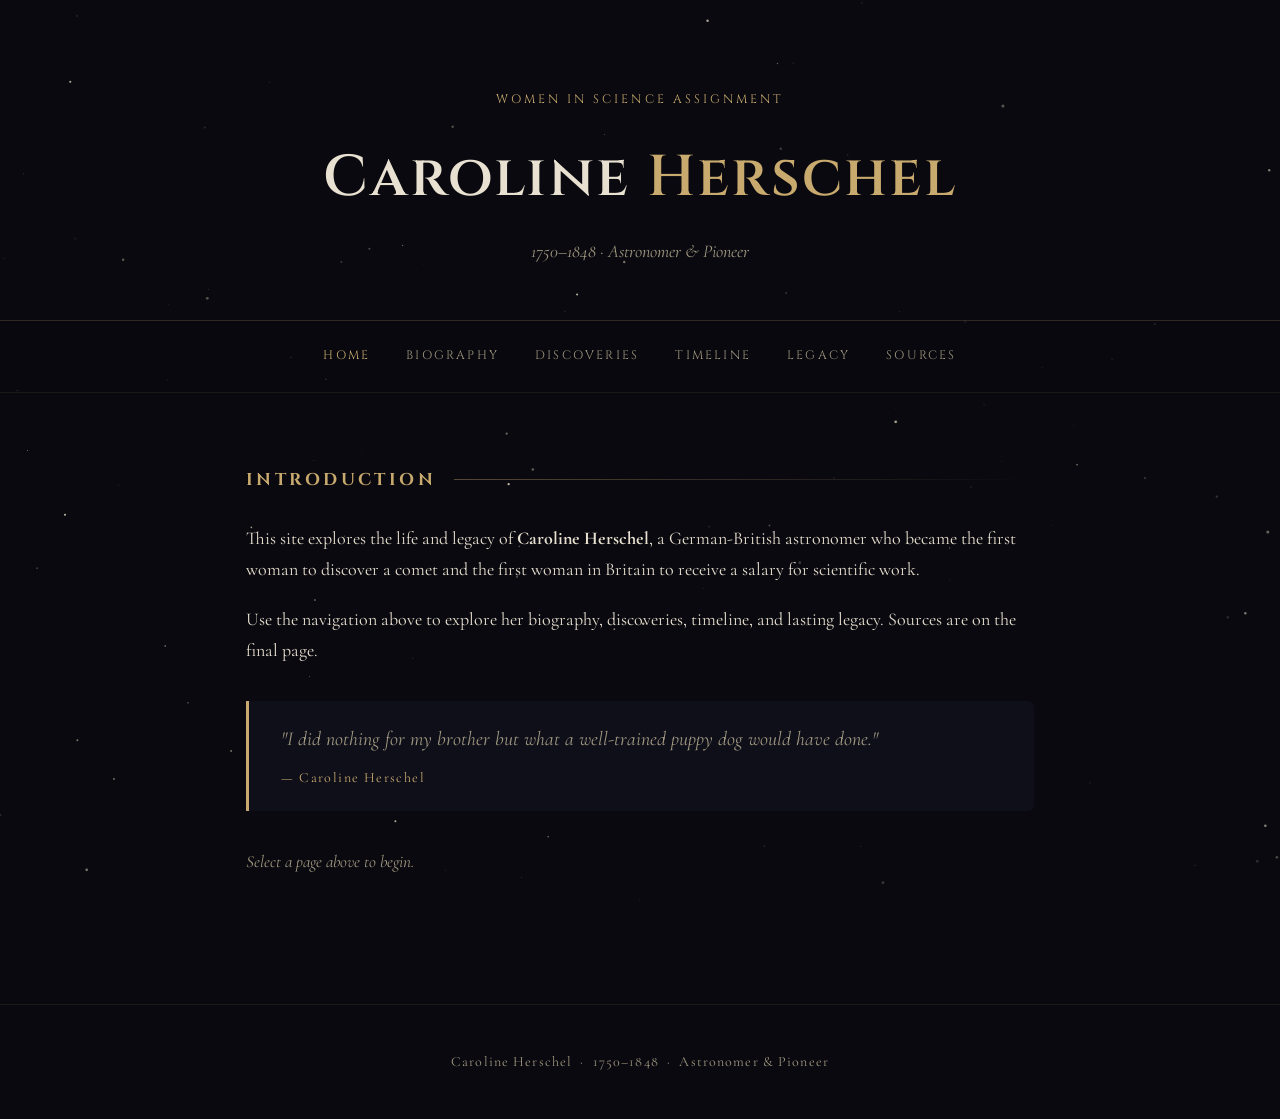
==== index.html @ f403d29f "update" ====
<!DOCTYPE html>
<html lang="en">
<head>
  <meta charset="UTF-8"/>
  <meta name="viewport" content="width=device-width, initial-scale=1.0"/>
  <title>Home — Caroline Herschel</title>

  <style>
    @import url('https://fonts.googleapis.com/css2?family=Cormorant+Garamond:ital,wght@0,300;0,400;0,600;1,300;1,400&family=Cinzel:wght@400;600&display=swap');
    *, *::before, *::after { box-sizing: border-box; margin: 0; padding: 0; }
    html, body { background: #09090f; color: #e8e0d0; font-family: 'Cormorant Garamond', Georgia, serif; font-size: 18px; line-height: 1.7; overflow-x: hidden; min-height: 100vh; }
    canvas#stars { position: fixed; top:0; left:0; width:100%; height:100%; pointer-events:none; z-index:0; background:transparent; }
    header, nav, main, footer { position: relative; z-index: 2; }
    header { text-align:center; padding:5rem 2rem 3rem; border-bottom:1px solid rgba(200,169,110,.2); }
    header .label { font-family:'Cinzel',serif; font-size:.68rem; letter-spacing:.25em; color:#c8a96e; text-transform:uppercase; margin-bottom:1rem; display:block; }
    header h1 { font-family:'Cinzel',serif; font-size:clamp(2rem,5vw,3.2rem); font-weight:600; letter-spacing:.04em; color:#e8e0d0; }
    header h1 span { color:#c8a96e; }
    header .sub { color:#a09880; font-style:italic; margin-top:.5rem; font-size:1rem; display:block; }
    nav { display:flex; justify-content:center; flex-wrap:wrap; gap:2rem; padding:1.4rem 2rem; border-bottom:1px solid rgba(200,169,110,.1); background:rgba(9,9,15,.7); }
    nav a { font-family:'Cinzel',serif; font-size:.68rem; letter-spacing:.18em; text-transform:uppercase; color:#a09880; text-decoration:none; transition:color .25s; }
    nav a:hover, nav a.active { color:#c8a96e; }
    main { max-width:860px; margin:0 auto; padding:4rem 2rem 6rem; }
    h2 { font-family:'Cinzel',serif; font-size:.95rem; letter-spacing:.2em; color:#c8a96e; text-transform:uppercase; margin:3rem 0 1.6rem; display:flex; align-items:center; gap:1rem; }
    h2:first-child { margin-top:0; }
    h2::after { content:''; flex:1; height:1px; background:linear-gradient(90deg,rgba(200,169,110,.4),transparent); }
    p { margin-bottom:1.1rem; color:#e8e0d0; }
    blockquote { border-left:3px solid #c8a96e; padding:1.2rem 1.8rem; background:#0f0f1a; border-radius:0 6px 6px 0; margin:2rem 0; font-style:italic; font-size:1.1rem; color:#a09880; }
    blockquote cite { display:block; margin-top:.5rem; font-size:.78rem; font-style:normal; letter-spacing:.1em; color:#c8a96e; }
    .grid { display:grid; grid-template-columns:repeat(auto-fill,minmax(210px,1fr)); gap:1.2rem; margin-top:1.4rem; }
    .card { background:#0f0f1a; border:1px solid rgba(200,169,110,.18); border-radius:6px; padding:1.3rem 1.5rem; transition:border-color .3s; }
    .card:hover { border-color:rgba(200,169,110,.55); }
    .card .tag { font-family:'Cinzel',serif; font-size:.62rem; letter-spacing:.18em; color:#c8a96e; display:block; }
    .card h3 { font-size:1rem; font-weight:600; margin:.3rem 0 .4rem; color:#e8e0d0; }
    .card p { font-size:.88rem; color:#a09880; margin:0; }
    .tl { border-left:1px solid rgba(200,169,110,.25); padding-left:2rem; margin-top:1rem; }
    .tl-item { position:relative; margin-bottom:2rem; }
    .tl-item::before { content:''; position:absolute; left:-2.38rem; top:.55rem; width:7px; height:7px; border-radius:50%; background:#c8a96e; box-shadow:0 0 8px #c8a96e; }
    .tl-item .year { font-family:'Cinzel',serif; font-size:.75rem; letter-spacing:.15em; color:#c8a96e; display:block; }
    .tl-item p { margin:.2rem 0 0; font-size:.95rem; color:#a09880; }
    .src-list { list-style:none; margin-top:1rem; }
    .src-list li { padding:.9rem 1.2rem; border-left:2px solid rgba(200,169,110,.2); margin-bottom:.8rem; font-size:.95rem; color:#a09880; transition:border-color .25s,color .25s; }
    .src-list li:hover { border-color:#c8a96e; color:#e8e0d0; }
    footer { text-align:center; padding:2.5rem; border-top:1px solid rgba(200,169,110,.1); font-size:.78rem; color:#a09880; letter-spacing:.08em; }
  </style>

</head>
<body>
<canvas id="stars"></canvas>
<header>
  <span class="label">Women in Science Assignment</span>
  <h1>Caroline <span>Herschel</span></h1>
  <span class="sub">1750–1848 · Astronomer & Pioneer</span>
</header>
<nav>
    <a href="index.html" class="active">Home</a>
    <a href="biography.html">Biography</a>
    <a href="discoveries.html">Discoveries</a>
    <a href="timeline.html">Timeline</a>
    <a href="legacy.html">Legacy</a>
    <a href="sources.html">Sources</a>
  </nav>
<main>
  <h2>Introduction</h2>
  <p>This site explores the life and legacy of <strong>Caroline Herschel</strong>, a German-British astronomer who became the first woman to discover a comet and the first woman in Britain to receive a salary for scientific work.</p>
  <p>Use the navigation above to explore her biography, discoveries, timeline, and lasting legacy. Sources are on the final page.</p>
  <blockquote>"I did nothing for my brother but what a well-trained puppy dog would have done."<cite>&mdash; Caroline Herschel</cite></blockquote>
  <p style="color:#a09880;font-style:italic;font-size:.95rem;">Select a page above to begin.</p>
</main>
<footer>Caroline Herschel &nbsp;&middot;&nbsp; 1750&ndash;1848 &nbsp;&middot;&nbsp; Astronomer &amp; Pioneer</footer>

<script>
  const c = document.getElementById('stars');
  const cx = c.getContext('2d');
  let S = [];
  function resize(){ c.width = innerWidth; c.height = innerHeight; }
  function init(){
    S = Array.from({length:180}, () => ({
      x: Math.random()*c.width, y: Math.random()*c.height,
      r: Math.random()*1.3+.2, a: Math.random()*.9+.1,
      sp: Math.random()*.004+.001, ph: Math.random()*Math.PI*2
    }));
  }
  function draw(t){
    cx.clearRect(0,0,c.width,c.height);
    for(const s of S){
      const alpha = s.a*(.4+.6*Math.sin(t*s.sp+s.ph));
      cx.beginPath(); cx.arc(s.x,s.y,s.r,0,Math.PI*2);
      cx.fillStyle=`rgba(232,220,195,${alpha})`; cx.fill();
    }
    requestAnimationFrame(draw);
  }
  resize(); init(); requestAnimationFrame(draw);
  window.addEventListener('resize',()=>{resize();init();});
</script>

</body>
</html>
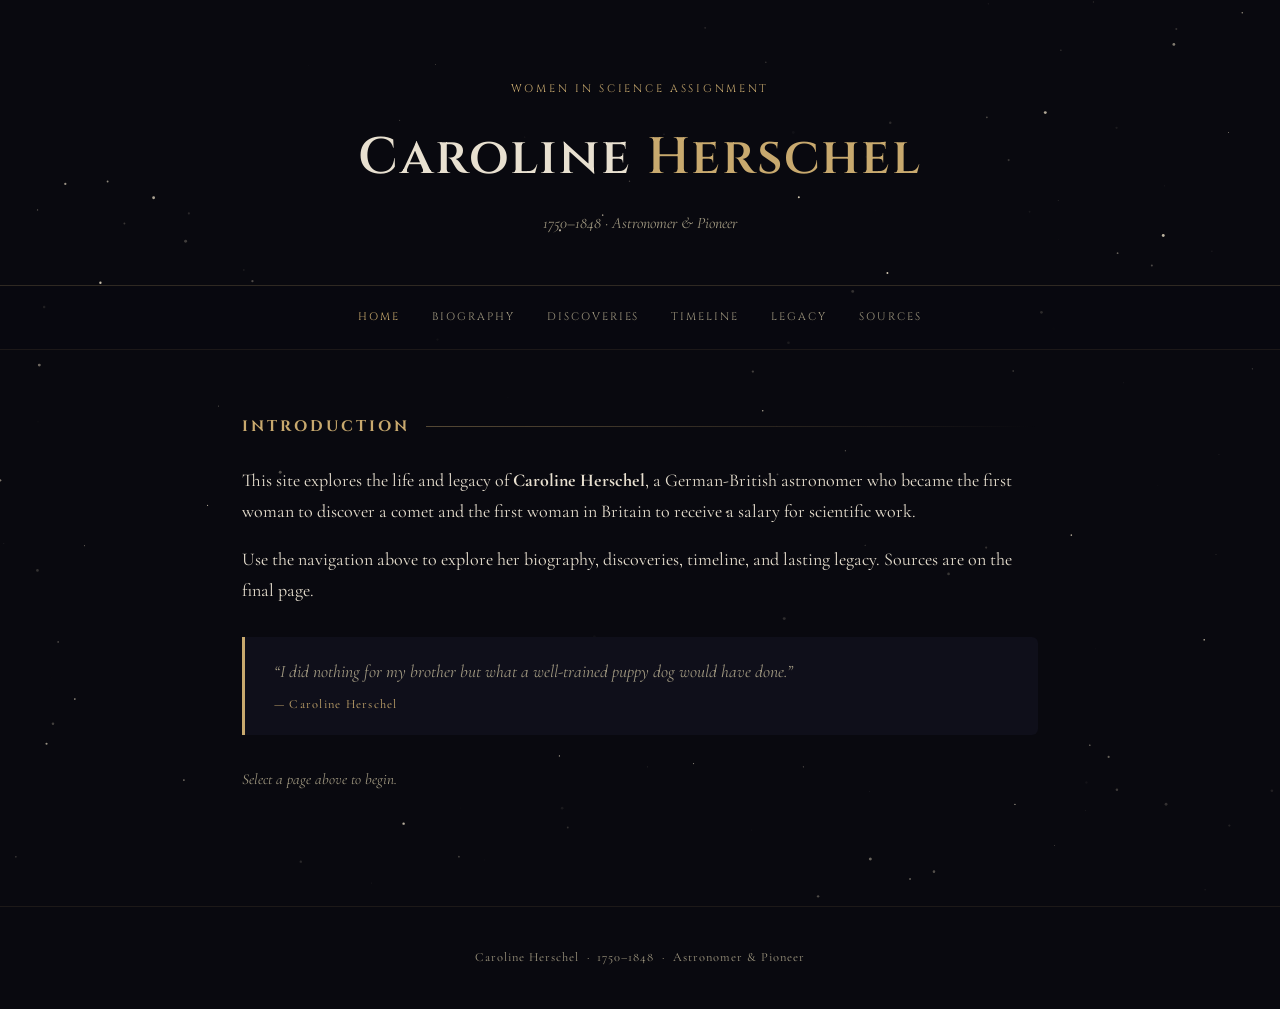
==== commit 9449004e: "update" ====
--- a/index.html
+++ b/index.html
@@ -1,97 +1,71 @@
 <!DOCTYPE html>
 <html lang="en">
 <head>
-  <meta charset="UTF-8"/>
-  <meta name="viewport" content="width=device-width, initial-scale=1.0"/>
-  <title>Home — Caroline Herschel</title>
-
-  <style>
-    @import url('https://fonts.googleapis.com/css2?family=Cormorant+Garamond:ital,wght@0,300;0,400;0,600;1,300;1,400&family=Cinzel:wght@400;600&display=swap');
-    *, *::before, *::after { box-sizing: border-box; margin: 0; padding: 0; }
-    html, body { background: #09090f; color: #e8e0d0; font-family: 'Cormorant Garamond', Georgia, serif; font-size: 18px; line-height: 1.7; overflow-x: hidden; min-height: 100vh; }
-    canvas#stars { position: fixed; top:0; left:0; width:100%; height:100%; pointer-events:none; z-index:0; background:transparent; }
-    header, nav, main, footer { position: relative; z-index: 2; }
-    header { text-align:center; padding:5rem 2rem 3rem; border-bottom:1px solid rgba(200,169,110,.2); }
-    header .label { font-family:'Cinzel',serif; font-size:.68rem; letter-spacing:.25em; color:#c8a96e; text-transform:uppercase; margin-bottom:1rem; display:block; }
-    header h1 { font-family:'Cinzel',serif; font-size:clamp(2rem,5vw,3.2rem); font-weight:600; letter-spacing:.04em; color:#e8e0d0; }
-    header h1 span { color:#c8a96e; }
-    header .sub { color:#a09880; font-style:italic; margin-top:.5rem; font-size:1rem; display:block; }
-    nav { display:flex; justify-content:center; flex-wrap:wrap; gap:2rem; padding:1.4rem 2rem; border-bottom:1px solid rgba(200,169,110,.1); background:rgba(9,9,15,.7); }
-    nav a { font-family:'Cinzel',serif; font-size:.68rem; letter-spacing:.18em; text-transform:uppercase; color:#a09880; text-decoration:none; transition:color .25s; }
-    nav a:hover, nav a.active { color:#c8a96e; }
-    main { max-width:860px; margin:0 auto; padding:4rem 2rem 6rem; }
-    h2 { font-family:'Cinzel',serif; font-size:.95rem; letter-spacing:.2em; color:#c8a96e; text-transform:uppercase; margin:3rem 0 1.6rem; display:flex; align-items:center; gap:1rem; }
-    h2:first-child { margin-top:0; }
-    h2::after { content:''; flex:1; height:1px; background:linear-gradient(90deg,rgba(200,169,110,.4),transparent); }
-    p { margin-bottom:1.1rem; color:#e8e0d0; }
-    blockquote { border-left:3px solid #c8a96e; padding:1.2rem 1.8rem; background:#0f0f1a; border-radius:0 6px 6px 0; margin:2rem 0; font-style:italic; font-size:1.1rem; color:#a09880; }
-    blockquote cite { display:block; margin-top:.5rem; font-size:.78rem; font-style:normal; letter-spacing:.1em; color:#c8a96e; }
-    .grid { display:grid; grid-template-columns:repeat(auto-fill,minmax(210px,1fr)); gap:1.2rem; margin-top:1.4rem; }
-    .card { background:#0f0f1a; border:1px solid rgba(200,169,110,.18); border-radius:6px; padding:1.3rem 1.5rem; transition:border-color .3s; }
-    .card:hover { border-color:rgba(200,169,110,.55); }
-    .card .tag { font-family:'Cinzel',serif; font-size:.62rem; letter-spacing:.18em; color:#c8a96e; display:block; }
-    .card h3 { font-size:1rem; font-weight:600; margin:.3rem 0 .4rem; color:#e8e0d0; }
-    .card p { font-size:.88rem; color:#a09880; margin:0; }
-    .tl { border-left:1px solid rgba(200,169,110,.25); padding-left:2rem; margin-top:1rem; }
-    .tl-item { position:relative; margin-bottom:2rem; }
-    .tl-item::before { content:''; position:absolute; left:-2.38rem; top:.55rem; width:7px; height:7px; border-radius:50%; background:#c8a96e; box-shadow:0 0 8px #c8a96e; }
-    .tl-item .year { font-family:'Cinzel',serif; font-size:.75rem; letter-spacing:.15em; color:#c8a96e; display:block; }
-    .tl-item p { margin:.2rem 0 0; font-size:.95rem; color:#a09880; }
-    .src-list { list-style:none; margin-top:1rem; }
-    .src-list li { padding:.9rem 1.2rem; border-left:2px solid rgba(200,169,110,.2); margin-bottom:.8rem; font-size:.95rem; color:#a09880; transition:border-color .25s,color .25s; }
-    .src-list li:hover { border-color:#c8a96e; color:#e8e0d0; }
-    footer { text-align:center; padding:2.5rem; border-top:1px solid rgba(200,169,110,.1); font-size:.78rem; color:#a09880; letter-spacing:.08em; }
-  </style>
-
+<meta charset="UTF-8"/>
+<meta name="viewport" content="width=device-width,initial-scale=1.0"/>
+<title>Home — Caroline Herschel</title>
+<link href="https://fonts.googleapis.com/css2?family=Cormorant+Garamond:ital,wght@0,300;0,400;0,600;1,300;1,400&family=Cinzel:wght@400;600&display=swap" rel="stylesheet"/>
+<style>
+*,*::before,*::after{box-sizing:border-box;margin:0;padding:0}
+html{background:#09090f}
+body{background:#09090f;color:#e8e0d0;font-family:'Cormorant Garamond',Georgia,serif;font-size:18px;line-height:1.7;overflow-x:hidden;min-height:100vh}
+canvas#stars{position:fixed;top:0;left:0;width:100%;height:100%;pointer-events:none;z-index:0}
+header,nav,main,footer{position:relative;z-index:2}
+header{text-align:center;padding:5rem 2rem 3rem;border-bottom:1px solid rgba(200,169,110,.2)}
+.label{display:block;font-family:'Cinzel',serif;font-size:.68rem;letter-spacing:.25em;color:#c8a96e;text-transform:uppercase;margin-bottom:1rem}
+h1{font-family:'Cinzel',serif;font-size:clamp(2rem,5vw,3.2rem);font-weight:600;letter-spacing:.04em;color:#e8e0d0}
+h1 span{color:#c8a96e}
+.sub{display:block;color:#a09880;font-style:italic;margin-top:.5rem;font-size:1rem}
+nav{display:flex;justify-content:center;flex-wrap:wrap;gap:2rem;padding:1.4rem 2rem;border-bottom:1px solid rgba(200,169,110,.1);background:rgba(9,9,15,.8)}
+nav a{font-family:'Cinzel',serif;font-size:.68rem;letter-spacing:.18em;text-transform:uppercase;color:#a09880;text-decoration:none;transition:color .25s}
+nav a:hover,nav a.active{color:#c8a96e}
+main{max-width:860px;margin:0 auto;padding:4rem 2rem 6rem}
+h2{font-family:'Cinzel',serif;font-size:.95rem;letter-spacing:.2em;color:#c8a96e;text-transform:uppercase;margin:3rem 0 1.6rem;display:flex;align-items:center;gap:1rem}
+h2:first-child{margin-top:0}
+h2::after{content:'';flex:1;height:1px;background:linear-gradient(90deg,rgba(200,169,110,.4),transparent)}
+p{margin-bottom:1.1rem;color:#e8e0d0}
+blockquote{border-left:3px solid #c8a96e;padding:1.2rem 1.8rem;background:#0f0f1a;border-radius:0 6px 6px 0;margin:2rem 0;font-style:italic;font-size:1.1rem;color:#a09880}
+blockquote cite{display:block;margin-top:.5rem;font-size:.78rem;font-style:normal;letter-spacing:.1em;color:#c8a96e}
+.grid{display:grid;grid-template-columns:repeat(auto-fill,minmax(210px,1fr));gap:1.2rem;margin-top:1.4rem}
+.card{background:#0f0f1a;border:1px solid rgba(200,169,110,.18);border-radius:6px;padding:1.3rem 1.5rem;transition:border-color .3s}
+.card:hover{border-color:rgba(200,169,110,.55)}
+.card .tag{font-family:'Cinzel',serif;font-size:.62rem;letter-spacing:.18em;color:#c8a96e;display:block}
+.card h3{font-size:1rem;font-weight:600;margin:.3rem 0 .4rem;color:#e8e0d0}
+.card p{font-size:.88rem;color:#a09880;margin:0}
+.tl{border-left:1px solid rgba(200,169,110,.25);padding-left:2rem;margin-top:1rem}
+.tl-item{position:relative;margin-bottom:2rem}
+.tl-item::before{content:'';position:absolute;left:-2.38rem;top:.55rem;width:7px;height:7px;border-radius:50%;background:#c8a96e;box-shadow:0 0 8px #c8a96e}
+.year{font-family:'Cinzel',serif;font-size:.75rem;letter-spacing:.15em;color:#c8a96e;display:block}
+.tl-item p{margin:.2rem 0 0;font-size:.95rem;color:#a09880}
+.src-list{list-style:none;margin-top:1rem}
+.src-list li{padding:.9rem 1.2rem;border-left:2px solid rgba(200,169,110,.2);margin-bottom:.8rem;font-size:.95rem;color:#a09880;transition:border-color .25s,color .25s}
+.src-list li:hover{border-color:#c8a96e;color:#e8e0d0}
+footer{text-align:center;padding:2.5rem;border-top:1px solid rgba(200,169,110,.1);font-size:.78rem;color:#a09880;letter-spacing:.08em}
+</style>
 </head>
 <body>
 <canvas id="stars"></canvas>
 <header>
-  <span class="label">Women in Science Assignment</span>
-  <h1>Caroline <span>Herschel</span></h1>
-  <span class="sub">1750–1848 · Astronomer & Pioneer</span>
+<span class="label">Women in Science Assignment</span>
+<h1>Caroline <span>Herschel</span></h1>
+<span class="sub">1750–1848 · Astronomer & Pioneer</span>
 </header>
-<nav>
-    <a href="index.html" class="active">Home</a>
-    <a href="biography.html">Biography</a>
-    <a href="discoveries.html">Discoveries</a>
-    <a href="timeline.html">Timeline</a>
-    <a href="legacy.html">Legacy</a>
-    <a href="sources.html">Sources</a>
-  </nav>
+<nav><a href="index.html"  class="active">Home</a><a href="biography.html">Biography</a><a href="discoveries.html">Discoveries</a><a href="timeline.html">Timeline</a><a href="legacy.html">Legacy</a><a href="sources.html">Sources</a></nav>
 <main>
-  <h2>Introduction</h2>
-  <p>This site explores the life and legacy of <strong>Caroline Herschel</strong>, a German-British astronomer who became the first woman to discover a comet and the first woman in Britain to receive a salary for scientific work.</p>
-  <p>Use the navigation above to explore her biography, discoveries, timeline, and lasting legacy. Sources are on the final page.</p>
-  <blockquote>"I did nothing for my brother but what a well-trained puppy dog would have done."<cite>&mdash; Caroline Herschel</cite></blockquote>
-  <p style="color:#a09880;font-style:italic;font-size:.95rem;">Select a page above to begin.</p>
+<h2>Introduction</h2>
+<p>This site explores the life and legacy of <strong>Caroline Herschel</strong>, a German-British astronomer who became the first woman to discover a comet and the first woman in Britain to receive a salary for scientific work.</p>
+<p>Use the navigation above to explore her biography, discoveries, timeline, and lasting legacy. Sources are on the final page.</p>
+<blockquote>&ldquo;I did nothing for my brother but what a well-trained puppy dog would have done.&rdquo;<cite>&mdash; Caroline Herschel</cite></blockquote>
+<p style="color:#a09880;font-style:italic;font-size:.95rem;">Select a page above to begin.</p>
 </main>
 <footer>Caroline Herschel &nbsp;&middot;&nbsp; 1750&ndash;1848 &nbsp;&middot;&nbsp; Astronomer &amp; Pioneer</footer>
-
 <script>
-  const c = document.getElementById('stars');
-  const cx = c.getContext('2d');
-  let S = [];
-  function resize(){ c.width = innerWidth; c.height = innerHeight; }
-  function init(){
-    S = Array.from({length:180}, () => ({
-      x: Math.random()*c.width, y: Math.random()*c.height,
-      r: Math.random()*1.3+.2, a: Math.random()*.9+.1,
-      sp: Math.random()*.004+.001, ph: Math.random()*Math.PI*2
-    }));
-  }
-  function draw(t){
-    cx.clearRect(0,0,c.width,c.height);
-    for(const s of S){
-      const alpha = s.a*(.4+.6*Math.sin(t*s.sp+s.ph));
-      cx.beginPath(); cx.arc(s.x,s.y,s.r,0,Math.PI*2);
-      cx.fillStyle=`rgba(232,220,195,${alpha})`; cx.fill();
-    }
-    requestAnimationFrame(draw);
-  }
-  resize(); init(); requestAnimationFrame(draw);
-  window.addEventListener('resize',()=>{resize();init();});
+var c=document.getElementById('stars'),cx=c.getContext('2d'),S=[];
+function resize(){c.width=innerWidth;c.height=innerHeight;}
+function init(){S=[];for(var i=0;i<180;i++)S.push({x:Math.random()*c.width,y:Math.random()*c.height,r:Math.random()*1.3+.2,a:Math.random()*.9+.1,sp:Math.random()*.004+.001,ph:Math.random()*Math.PI*2});}
+function draw(t){cx.clearRect(0,0,c.width,c.height);for(var i=0;i<S.length;i++){var s=S[i],al=s.a*(.4+.6*Math.sin(t*s.sp+s.ph));cx.beginPath();cx.arc(s.x,s.y,s.r,0,Math.PI*2);cx.fillStyle='rgba(232,220,195,'+al+')';cx.fill();}requestAnimationFrame(draw);}
+resize();init();requestAnimationFrame(draw);
+window.addEventListener('resize',function(){resize();init();});
 </script>
-
 </body>
 </html>
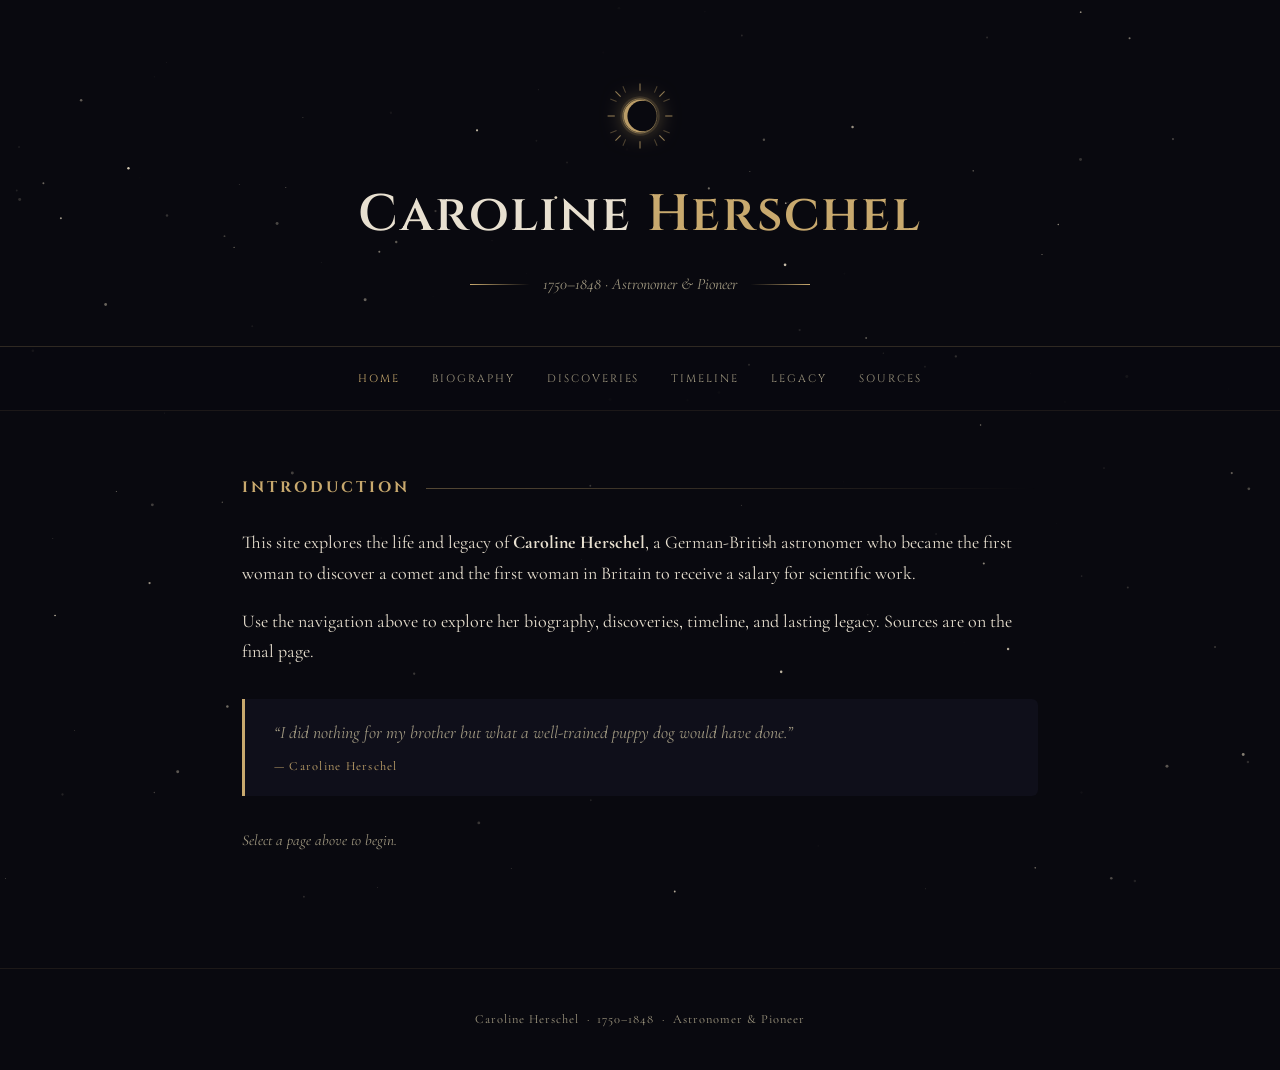
==== commit 6e34c97c: "new format" ====
--- a/index.html
+++ b/index.html
@@ -15,7 +15,7 @@
 .label{display:block;font-family:'Cinzel',serif;font-size:.68rem;letter-spacing:.25em;color:#c8a96e;text-transform:uppercase;margin-bottom:1rem}
 h1{font-family:'Cinzel',serif;font-size:clamp(2rem,5vw,3.2rem);font-weight:600;letter-spacing:.04em;color:#e8e0d0}
 h1 span{color:#c8a96e}
-.sub{display:block;color:#a09880;font-style:italic;margin-top:.5rem;font-size:1rem}
+.sub{display:flex;align-items:center;justify-content:center;gap:.8rem;color:#a09880;font-style:italic;margin-top:.8rem;font-size:1rem}.comet{display:inline-block;width:60px;height:1px;background:linear-gradient(90deg,transparent,#c8a96e)}.comet.flip{background:linear-gradient(90deg,#c8a96e,transparent)}.eclipse{display:block;margin:0 auto 1.2rem;filter:drop-shadow(0 0 10px rgba(200,169,110,.4))}.comet{display:inline-block;width:60px;height:1px;background:linear-gradient(90deg,transparent,#c8a96e)}.comet.flip{background:linear-gradient(90deg,#c8a96e,transparent)}
 nav{display:flex;justify-content:center;flex-wrap:wrap;gap:2rem;padding:1.4rem 2rem;border-bottom:1px solid rgba(200,169,110,.1);background:rgba(9,9,15,.8)}
 nav a{font-family:'Cinzel',serif;font-size:.68rem;letter-spacing:.18em;text-transform:uppercase;color:#a09880;text-decoration:none;transition:color .25s}
 nav a:hover,nav a.active{color:#c8a96e}
@@ -46,9 +46,38 @@
 <body>
 <canvas id="stars"></canvas>
 <header>
-<span class="label">Women in Science Assignment</span>
+<svg class="eclipse" viewBox="0 0 80 80" xmlns="http://www.w3.org/2000/svg" width="72" height="72" aria-hidden="true">
+  <!-- corona rays -->
+  <g stroke="#c8a96e" stroke-width="1.2" opacity="0.7">
+    <line x1="40" y1="4" x2="40" y2="12"/>
+    <line x1="40" y1="68" x2="40" y2="76"/>
+    <line x1="4" y1="40" x2="12" y2="40"/>
+    <line x1="68" y1="40" x2="76" y2="40"/>
+    <line x1="12.7" y1="12.7" x2="18.5" y2="18.5"/>
+    <line x1="61.5" y1="61.5" x2="67.3" y2="67.3"/>
+    <line x1="67.3" y1="12.7" x2="61.5" y2="18.5"/>
+    <line x1="12.7" y1="67.3" x2="18.5" y2="61.5"/>
+    <!-- longer diagonal rays -->
+    <line x1="21" y1="7"  x2="24" y2="14" opacity="0.5"/>
+    <line x1="59" y1="7"  x2="56" y2="14" opacity="0.5"/>
+    <line x1="7"  y1="21" x2="14" y2="24" opacity="0.5"/>
+    <line x1="7"  y1="59" x2="14" y2="56" opacity="0.5"/>
+    <line x1="73" y1="21" x2="66" y2="24" opacity="0.5"/>
+    <line x1="73" y1="59" x2="66" y2="56" opacity="0.5"/>
+    <line x1="21" y1="73" x2="24" y2="66" opacity="0.5"/>
+    <line x1="59" y1="73" x2="56" y2="66" opacity="0.5"/>
+  </g>
+  <!-- sun glow -->
+  <circle cx="40" cy="40" r="22" fill="#c8a96e" opacity="0.15"/>
+  <!-- sun -->
+  <circle cx="40" cy="40" r="18" fill="#c8a96e" opacity="0.9"/>
+  <!-- moon covering sun -->
+  <circle cx="43" cy="40" r="17" fill="#09090f"/>
+  <!-- corona peek -->
+  <circle cx="40" cy="40" r="19" fill="none" stroke="#c8a96e" stroke-width="1" opacity="0.6"/>
+</svg>
 <h1>Caroline <span>Herschel</span></h1>
-<span class="sub">1750–1848 · Astronomer & Pioneer</span>
+<span class="sub"><span class="comet flip"></span>1750–1848 · Astronomer & Pioneer<span class="comet"></span></span>
 </header>
 <nav><a href="index.html"  class="active">Home</a><a href="biography.html">Biography</a><a href="discoveries.html">Discoveries</a><a href="timeline.html">Timeline</a><a href="legacy.html">Legacy</a><a href="sources.html">Sources</a></nav>
 <main>
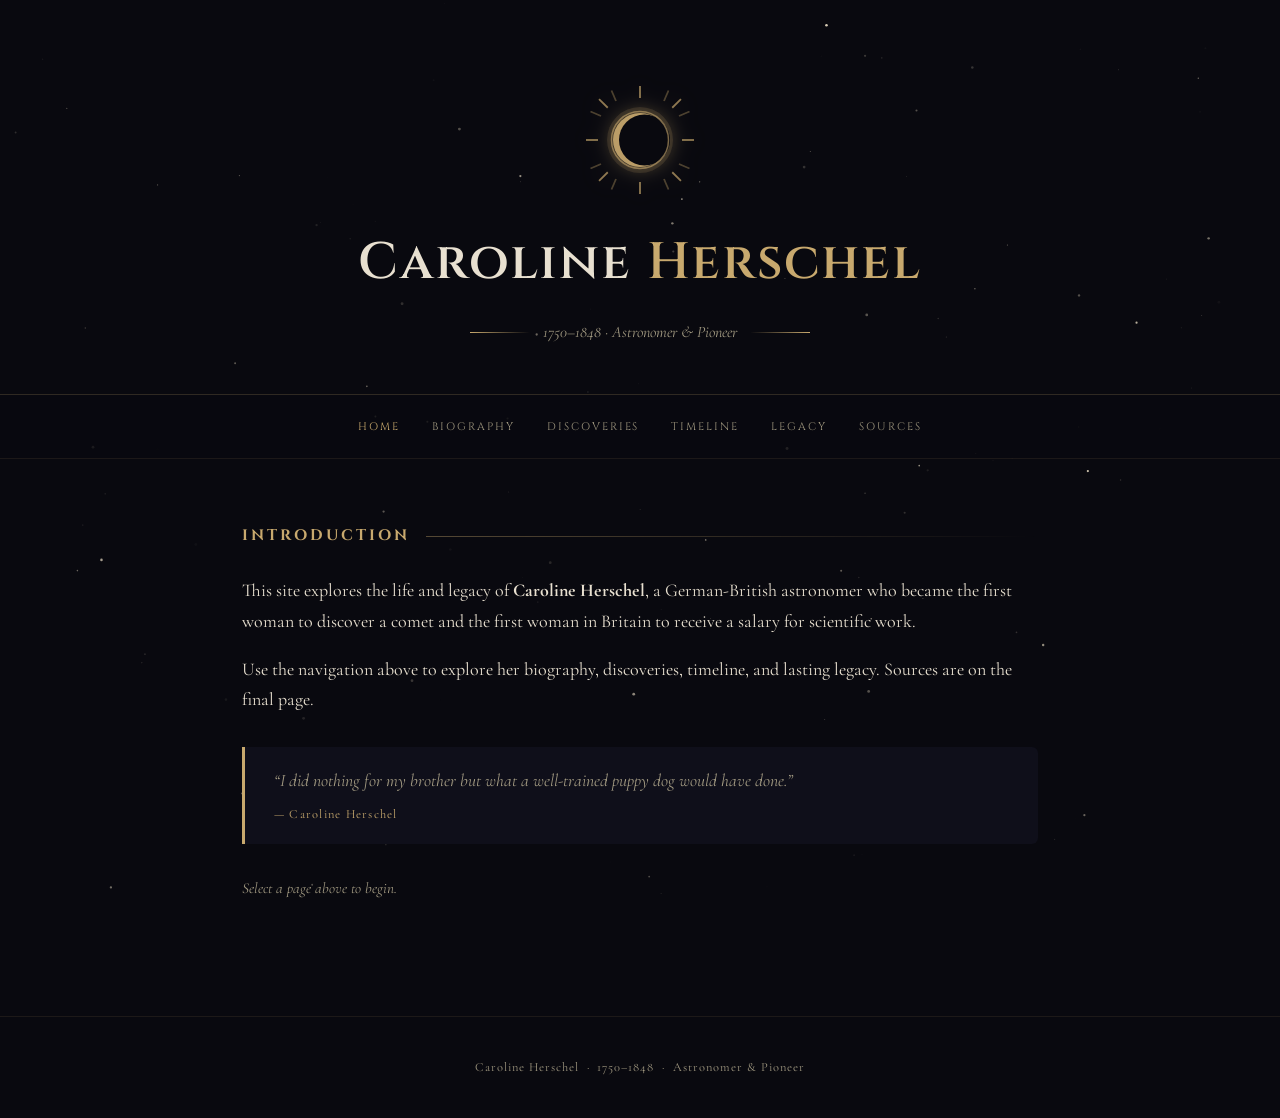
==== commit e0f478d7: "commit" ====
--- a/index.html
+++ b/index.html
@@ -46,7 +46,7 @@
 <body>
 <canvas id="stars"></canvas>
 <header>
-<svg class="eclipse" viewBox="0 0 80 80" xmlns="http://www.w3.org/2000/svg" width="72" height="72" aria-hidden="true">
+<svg class="eclipse" viewBox="0 0 80 80" xmlns="http://www.w3.org/2000/svg" width="120" height="120" aria-hidden="true">
   <!-- corona rays -->
   <g stroke="#c8a96e" stroke-width="1.2" opacity="0.7">
     <line x1="40" y1="4" x2="40" y2="12"/>
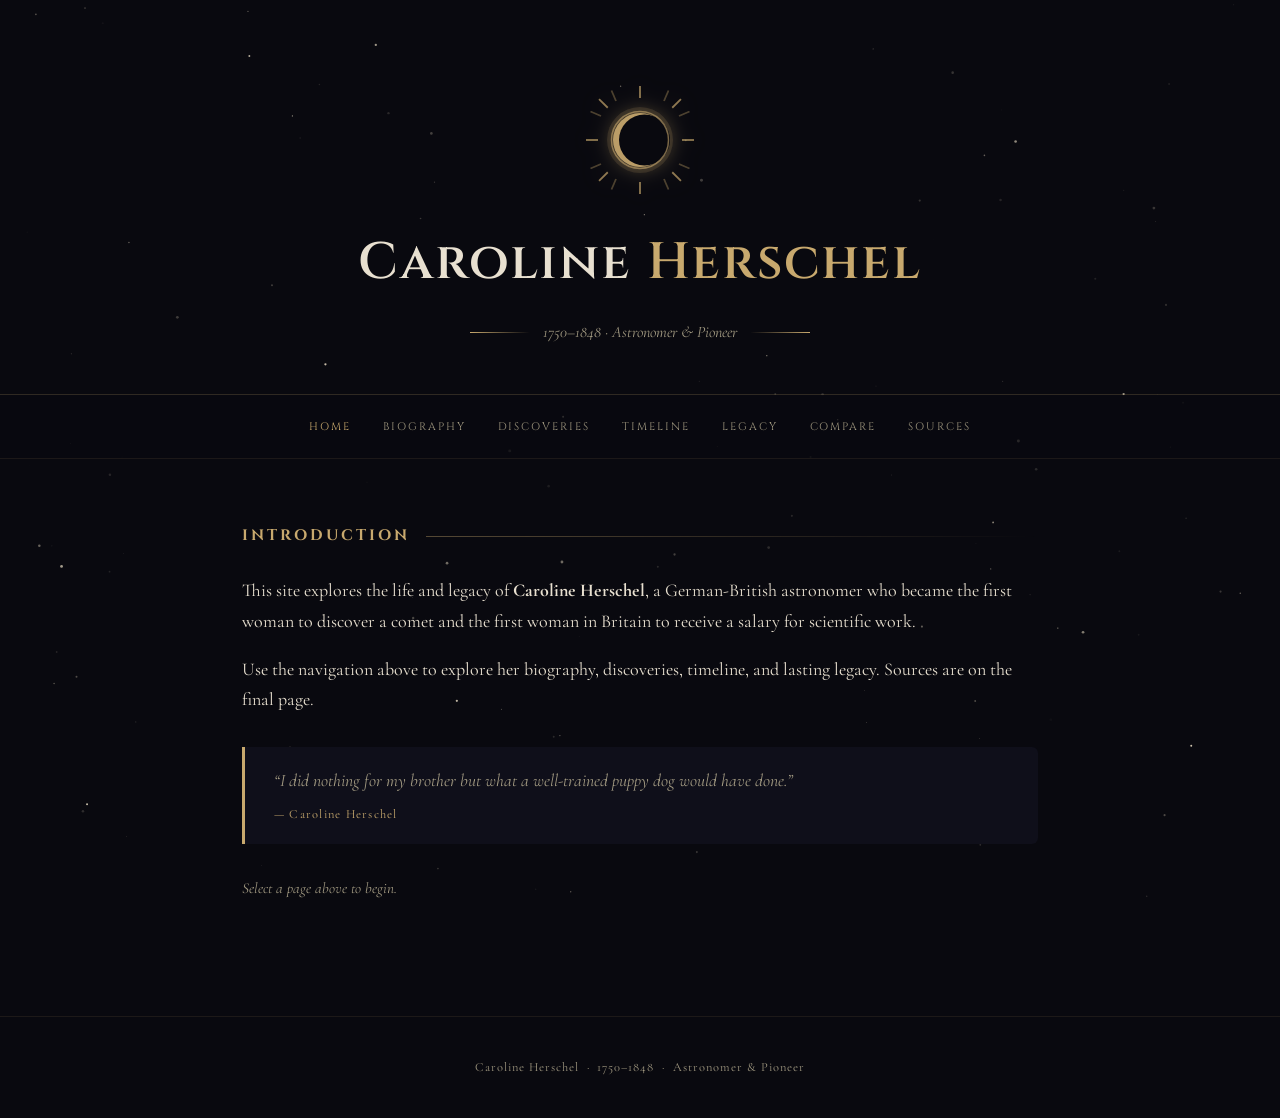
==== commit 8e347f3d: "update" ====
--- a/index.html
+++ b/index.html
@@ -79,7 +79,7 @@
 <h1>Caroline <span>Herschel</span></h1>
 <span class="sub"><span class="comet flip"></span>1750–1848 · Astronomer & Pioneer<span class="comet"></span></span>
 </header>
-<nav><a href="index.html"  class="active">Home</a><a href="biography.html">Biography</a><a href="discoveries.html">Discoveries</a><a href="timeline.html">Timeline</a><a href="legacy.html">Legacy</a><a href="sources.html">Sources</a></nav>
+<nav><a href="index.html"  class="active">Home</a><a href="biography.html">Biography</a><a href="discoveries.html">Discoveries</a><a href="timeline.html">Timeline</a><a href="legacy.html">Legacy</a><a href="compare.html">Compare</a><a href="sources.html">Sources</a></nav>
 <main>
 <h2>Introduction</h2>
 <p>This site explores the life and legacy of <strong>Caroline Herschel</strong>, a German-British astronomer who became the first woman to discover a comet and the first woman in Britain to receive a salary for scientific work.</p>
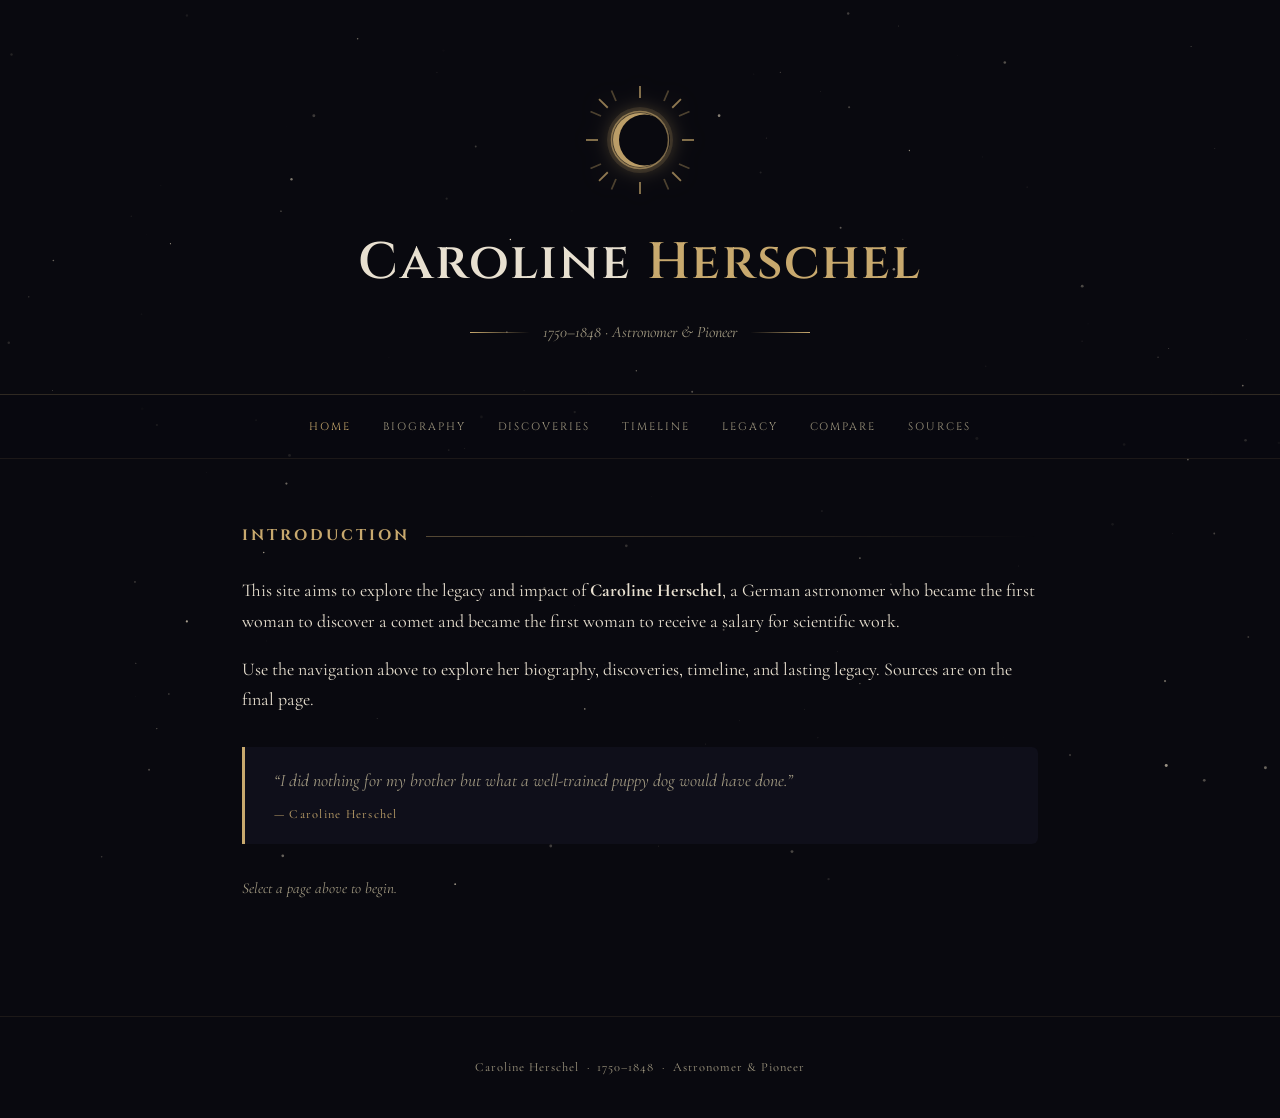
==== commit 5aab6cb4: "new_comet" ====
--- a/index.html
+++ b/index.html
@@ -82,7 +82,7 @@
 <nav><a href="index.html"  class="active">Home</a><a href="biography.html">Biography</a><a href="discoveries.html">Discoveries</a><a href="timeline.html">Timeline</a><a href="legacy.html">Legacy</a><a href="compare.html">Compare</a><a href="sources.html">Sources</a></nav>
 <main>
 <h2>Introduction</h2>
-<p>This site explores the life and legacy of <strong>Caroline Herschel</strong>, a German-British astronomer who became the first woman to discover a comet and the first woman in Britain to receive a salary for scientific work.</p>
+<p>This site aims to explore the legacy and impact of <strong>Caroline Herschel</strong>, a German astronomer who became the first woman to discover a comet and became the first woman to receive a salary for scientific work.</p>
 <p>Use the navigation above to explore her biography, discoveries, timeline, and lasting legacy. Sources are on the final page.</p>
 <blockquote>&ldquo;I did nothing for my brother but what a well-trained puppy dog would have done.&rdquo;<cite>&mdash; Caroline Herschel</cite></blockquote>
 <p style="color:#a09880;font-style:italic;font-size:.95rem;">Select a page above to begin.</p>
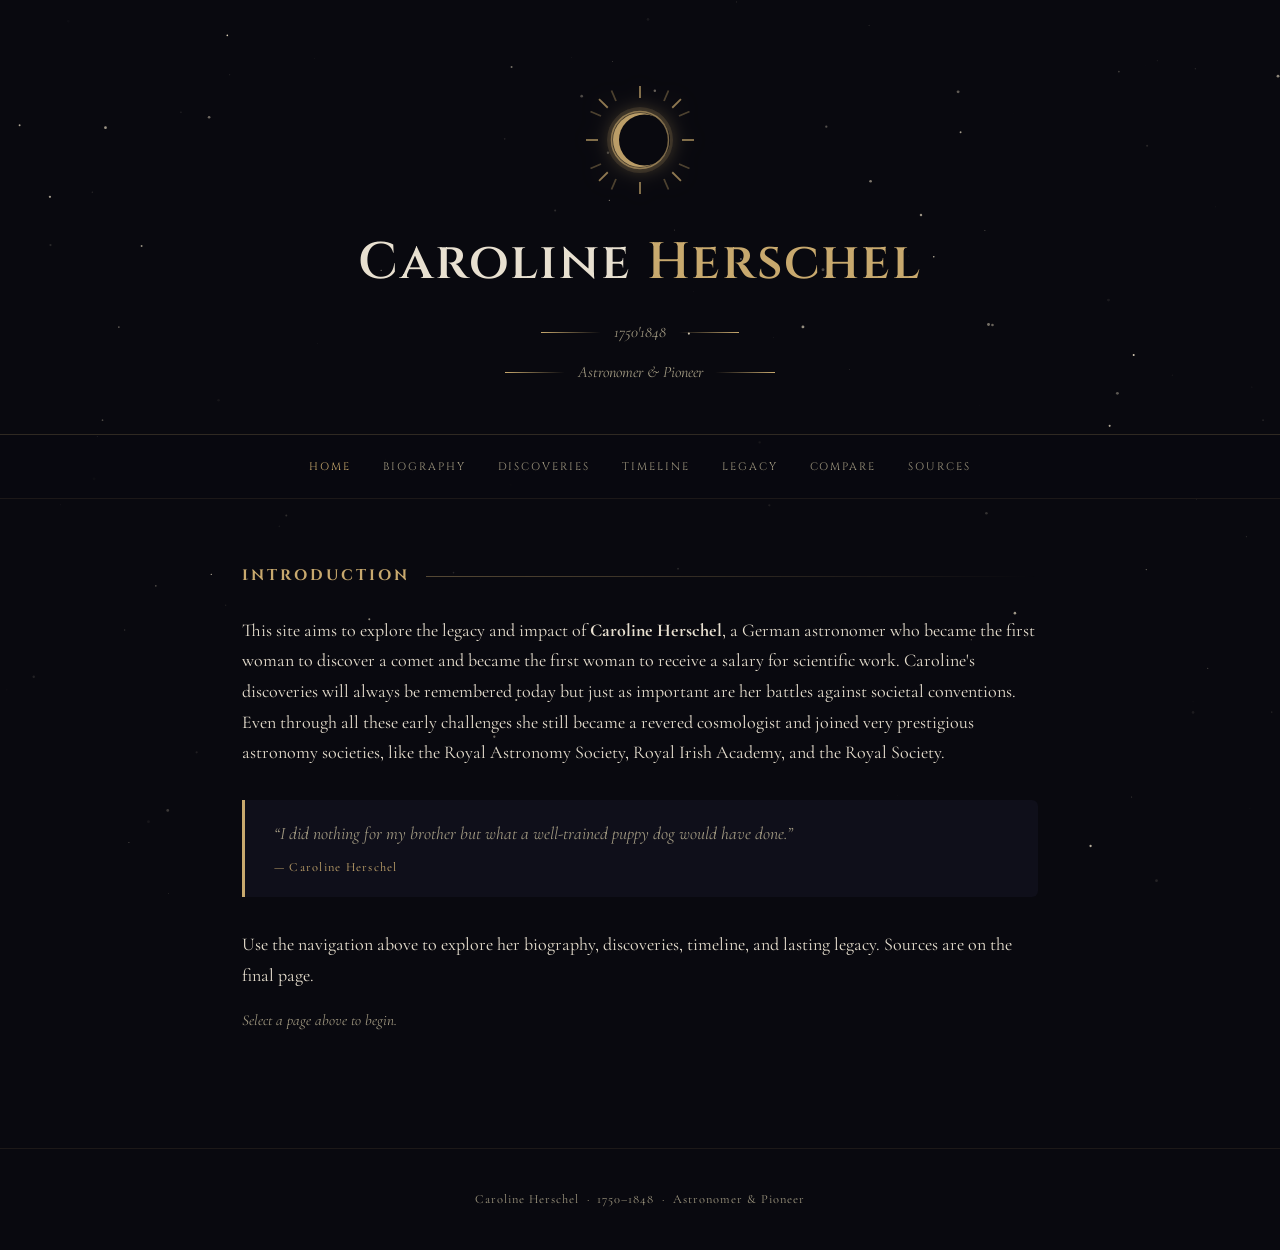
==== commit 2e204680: "Fianl commit message:" ====
--- a/index.html
+++ b/index.html
@@ -77,14 +77,15 @@
   <circle cx="40" cy="40" r="19" fill="none" stroke="#c8a96e" stroke-width="1" opacity="0.6"/>
 </svg>
 <h1>Caroline <span>Herschel</span></h1>
-<span class="sub"><span class="comet flip"></span>1750–1848 · Astronomer & Pioneer<span class="comet"></span></span>
+<span class="sub"><span class="comet flip"></span>1750&apos;1848<span class="comet"></span></span>
+<span class="sub"><span class="comet flip"></span>Astronomer & Pioneer<span class="comet"></span></span>
 </header>
 <nav><a href="index.html"  class="active">Home</a><a href="biography.html">Biography</a><a href="discoveries.html">Discoveries</a><a href="timeline.html">Timeline</a><a href="legacy.html">Legacy</a><a href="compare.html">Compare</a><a href="sources.html">Sources</a></nav>
 <main>
 <h2>Introduction</h2>
-<p>This site aims to explore the legacy and impact of <strong>Caroline Herschel</strong>, a German astronomer who became the first woman to discover a comet and became the first woman to receive a salary for scientific work.</p>
+<p>This site aims to explore the legacy and impact of <strong>Caroline Herschel</strong>, a German astronomer who became the first woman to discover a comet and became the first woman to receive a salary for scientific work. Caroline&apos;s discoveries will always be remembered today but just as important are her battles against societal conventions. Even through all these early challenges she still became a revered cosmologist and joined very prestigious astronomy societies, like the Royal Astronomy Society, Royal Irish Academy, and the Royal Society.</p>
+<blockquote>&ldquo;I did nothing for my brother but what a well-trained puppy dog would have done.&rdquo;<cite>&mdash; Caroline Herschel</cite></blockquote>
 <p>Use the navigation above to explore her biography, discoveries, timeline, and lasting legacy. Sources are on the final page.</p>
-<blockquote>&ldquo;I did nothing for my brother but what a well-trained puppy dog would have done.&rdquo;<cite>&mdash; Caroline Herschel</cite></blockquote>
 <p style="color:#a09880;font-style:italic;font-size:.95rem;">Select a page above to begin.</p>
 </main>
 <footer>Caroline Herschel &nbsp;&middot;&nbsp; 1750&ndash;1848 &nbsp;&middot;&nbsp; Astronomer &amp; Pioneer</footer>
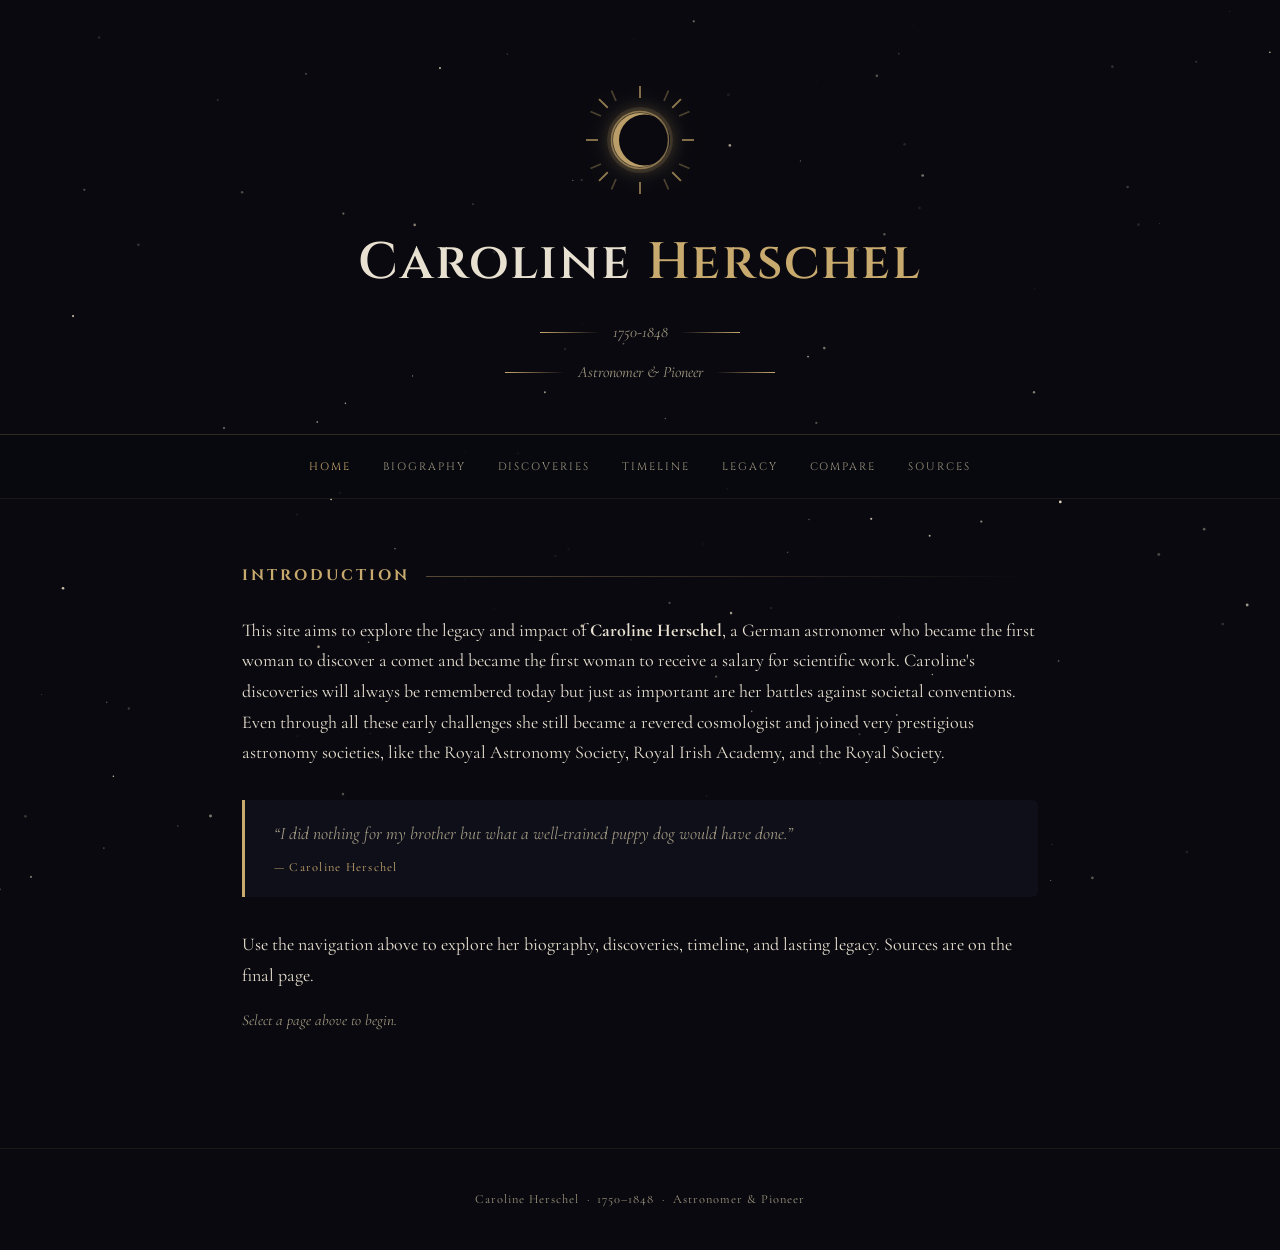
==== commit 08c752f6: "small correction" ====
--- a/index.html
+++ b/index.html
@@ -77,7 +77,7 @@
   <circle cx="40" cy="40" r="19" fill="none" stroke="#c8a96e" stroke-width="1" opacity="0.6"/>
 </svg>
 <h1>Caroline <span>Herschel</span></h1>
-<span class="sub"><span class="comet flip"></span>1750&apos;1848<span class="comet"></span></span>
+<span class="sub"><span class="comet flip"></span>1750&dash;1848<span class="comet"></span></span>
 <span class="sub"><span class="comet flip"></span>Astronomer & Pioneer<span class="comet"></span></span>
 </header>
 <nav><a href="index.html"  class="active">Home</a><a href="biography.html">Biography</a><a href="discoveries.html">Discoveries</a><a href="timeline.html">Timeline</a><a href="legacy.html">Legacy</a><a href="compare.html">Compare</a><a href="sources.html">Sources</a></nav>
